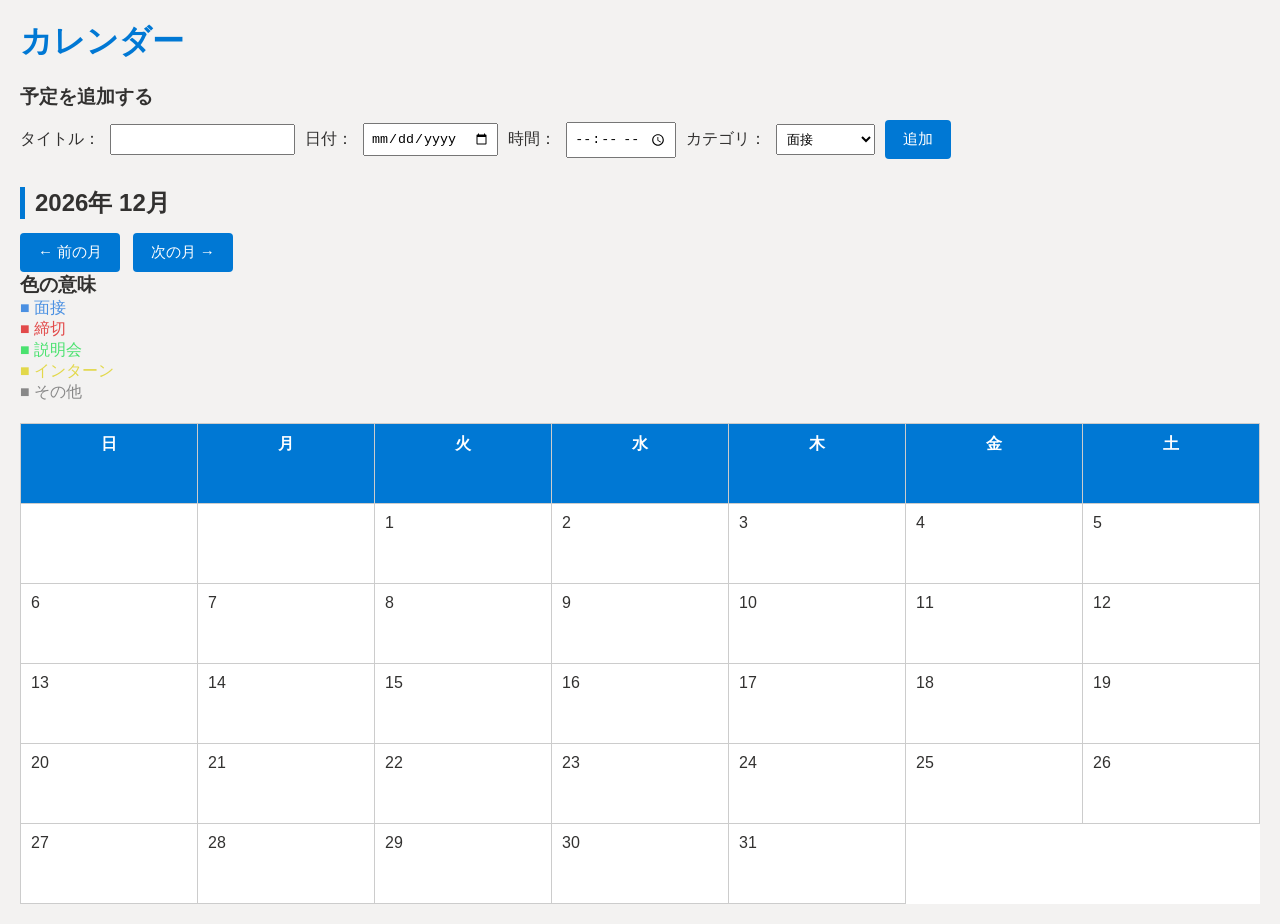
==== calendar.html @ b0dfa61d "Add files via upload" ====
<!DOCTYPE html>
<html lang="ja">
<head>
  <meta charset="UTF-8">
  <title>カレンダー</title>
  <link rel="stylesheet" href="./css/style.css">

    <!-- 戻るボタン（1回だけ） -->
  <script type="module">
    import { insertBackButton } from "./js/ui.js";
    insertBackButton();
  </script>
  
  <style>
    body {
      font-family: sans-serif;
      padding: 20px;
    }

    /* 横1列フォーム */
    #addScheduleBox {
      margin-bottom: 20px;
    }

    .schedule-row {
      display: flex;
      align-items: center;
      gap: 10px;
      flex-wrap: wrap;
      margin-top: 10px;
    }

    .schedule-row input,
    .schedule-row select {
      padding: 6px;
    }

    /* カレンダー */
    #calendar table {
      width: 100%;
      border-collapse: collapse;
      margin-top: 20px;
    }

    #calendar th, #calendar td {
      border: 1px solid #ccc;
      padding: 10px;
      height: 80px; /* ← グリッド固定 */
      vertical-align: top;
      position: relative;
    }

    /* イベント色 */
    .event {
      font-size: 12px;
      padding: 2px 4px;
      margin-top: 4px;
      border-radius: 4px;
      display: inline-block;
      color: #fff;
    }

    .interview { background: #2196f3; } /* 青 */
    .deadline { background: #f44336; }  /* 赤 */
    .briefing { background: #4caf50; }  /* 緑 */
    .memo { background: #ffeb3b; color: #000; } /* 黄 */
  </style>
</head>

<body>

  <h1>カレンダー</h1>

  <!-- 予定追加フォーム（横1列） -->
  <!-- 予定追加フォーム（横1列） -->
<div id="addScheduleBox">
  <h3>予定を追加する</h3>

  <div class="schedule-row">
    <label>タイトル：</label>
    <input type="text" id="titleInput">

    <label>日付：</label>
    <input type="date" id="dateInput">

    <label>時間：</label>
    <input type="time" id="timeInput">

    <label>カテゴリ：</label>
    <select id="categoryInput">
      <option value="面接">面接</option>
      <option value="締切">締切</option>
      <option value="説明会">説明会</option>
      <option value="インターン">インターン</option>
      <option value="その他">その他</option>
    </select>

    <button id="addBtn">追加</button>
  </div>
</div>

  <!-- カレンダー本体 -->
  <div id="calendar"></div>

  <script type="module" src="./js/calendar.js"></script>

</body>
</html>
---- css/style.css ----
body {
  font-family: sans-serif;
  padding: 20px;
}

.mail-item {
  border: 1px solid #ccc;
  padding: 12px;
  margin-bottom: 10px;
  border-radius: 6px;
}

#calendar td {
  border: 1px solid #ccc;
  padding: 4px;
  height: 80px; /* ← 高さ固定 */
  vertical-align: top;
  position: relative;
  overflow: hidden;
}

/* 日付数字は上に固定 */
.day-number {
  position: absolute;
  top: 4px;
  left: 4px;
  font-weight: bold;
}

/* イベントは数字の下に固定配置 */
.event {
  position: absolute;
  left: 4px;
  right: 4px;
  padding: 2px 4px;
  font-size: 12px;
  border-radius: 4px;
  color: #fff;
}

/* イベントの縦位置（数字の下から並べる） */
.event:nth-child(2) { top: 24px; }
.event:nth-child(3) { top: 44px; }
.event:nth-child(4) { top: 64px; }

/* ===== Outlook風デザイン ===== */

*{
    margin:0;
    padding:0;
    box-sizing:border-box;
}

body{
    font-family: "Segoe UI","Yu Gothic UI",sans-serif;
    background:#f3f2f1;
    color:#323130;
    padding:24px;
}

h1{
    color:#0078d4;
    font-size:32px;
    margin-bottom:20px;
}

h2{
    margin:28px 0 14px;
    color:#323130;
    border-left:5px solid #0078d4;
    padding-left:10px;
}

button{
    background:#0078d4;
    color:#fff;
    border:none;
    border-radius:4px;
    padding:10px 18px;
    margin-right:8px;
    cursor:pointer;
    transition:.2s;
    font-size:15px;
}

button:hover{
    background:#106ebe;
}

.folder-grid{
    display:grid;
    grid-template-columns:repeat(auto-fill,minmax(220px,1fr));
    gap:16px;
    margin-top:20px;
}

.folder-item{
    background:#fff;
    border:1px solid #d2d0ce;
    border-radius:8px;
    padding:20px;
    cursor:pointer;
    transition:.2s;
    position:relative;
    min-height:95px;
    box-shadow:0 2px 6px rgba(0,0,0,.08);
}

.folder-item:hover{
    border-color:#0078d4;
    transform:translateY(-3px);
}

.folder-count{
    position:absolute;
    top:10px;
    right:12px;
    color:#605e5c;
    font-size:13px;
}

#todayMailList div{
    background:#fff;
    border-left:5px solid #0078d4;
    border-radius:6px;
    padding:14px;
    margin:10px 0;
    box-shadow:0 2px 5px rgba(0,0,0,.08);
}

.notice-item{
    background:#fff;
    border-left:5px solid #0078d4;
    padding:12px 15px;
    margin:10px 0;
    border-radius:6px;
    box-shadow:0 2px 5px rgba(0,0,0,.08);
}

.notice-empty{
    color:#888;
}

.mail-item{
    background:#fff;
    border-left:5px solid #0078d4;
    border-radius:6px;
    padding:15px;
    margin-bottom:12px;
    box-shadow:0 2px 5px rgba(0,0,0,.08);
}

table{
    width:100%;
    border-collapse:collapse;
    background:#fff;
}

th{
    background:#0078d4;
    color:#fff;
    padding:10px;
}

td{
    border:1px solid #d2d0ce;
    height:100px;
    vertical-align:top;
    position:relative;
}

.day-number{
    position:absolute;
    top:6px;
    left:8px;
    font-weight:bold;
}

.event{
    background:#0078d4;
    color:#fff;
    padding:2px 6px;
    border-radius:4px;
    font-size:12px;
}

.event:nth-child(2){top:26px;}
.event:nth-child(3){top:48px;}
.event:nth-child(4){top:70px;}
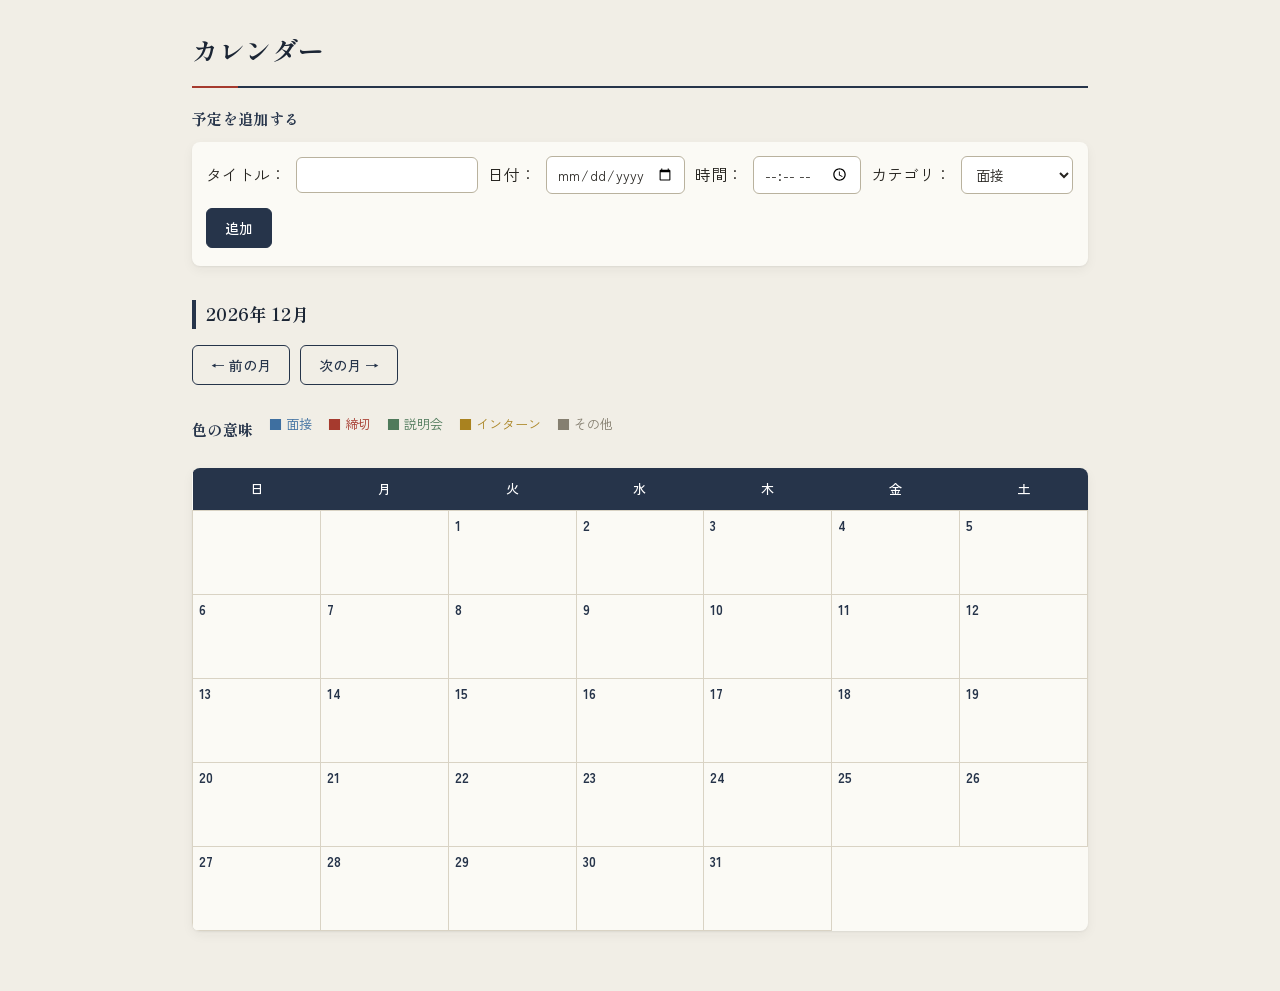
==== commit 774caca1: "Add files via upload" ====
--- a/calendar.html
+++ b/calendar.html
@@ -1,108 +1,53 @@
-<!DOCTYPE html>
-<html lang="ja">
-<head>
-  <meta charset="UTF-8">
-  <title>カレンダー</title>
-  <link rel="stylesheet" href="./css/style.css">
-
-    <!-- 戻るボタン（1回だけ） -->
-  <script type="module">
-    import { insertBackButton } from "./js/ui.js";
-    insertBackButton();
-  </script>
-  
-  <style>
-    body {
-      font-family: sans-serif;
-      padding: 20px;
-    }
-
-    /* 横1列フォーム */
-    #addScheduleBox {
-      margin-bottom: 20px;
-    }
-
-    .schedule-row {
-      display: flex;
-      align-items: center;
-      gap: 10px;
-      flex-wrap: wrap;
-      margin-top: 10px;
-    }
-
-    .schedule-row input,
-    .schedule-row select {
-      padding: 6px;
-    }
-
-    /* カレンダー */
-    #calendar table {
-      width: 100%;
-      border-collapse: collapse;
-      margin-top: 20px;
-    }
-
-    #calendar th, #calendar td {
-      border: 1px solid #ccc;
-      padding: 10px;
-      height: 80px; /* ← グリッド固定 */
-      vertical-align: top;
-      position: relative;
-    }
-
-    /* イベント色 */
-    .event {
-      font-size: 12px;
-      padding: 2px 4px;
-      margin-top: 4px;
-      border-radius: 4px;
-      display: inline-block;
-      color: #fff;
-    }
-
-    .interview { background: #2196f3; } /* 青 */
-    .deadline { background: #f44336; }  /* 赤 */
-    .briefing { background: #4caf50; }  /* 緑 */
-    .memo { background: #ffeb3b; color: #000; } /* 黄 */
-  </style>
-</head>
-
-<body>
-
-  <h1>カレンダー</h1>
-
-  <!-- 予定追加フォーム（横1列） -->
-  <!-- 予定追加フォーム（横1列） -->
-<div id="addScheduleBox">
-  <h3>予定を追加する</h3>
-
-  <div class="schedule-row">
-    <label>タイトル：</label>
-    <input type="text" id="titleInput">
-
-    <label>日付：</label>
-    <input type="date" id="dateInput">
-
-    <label>時間：</label>
-    <input type="time" id="timeInput">
-
-    <label>カテゴリ：</label>
-    <select id="categoryInput">
-      <option value="面接">面接</option>
-      <option value="締切">締切</option>
-      <option value="説明会">説明会</option>
-      <option value="インターン">インターン</option>
-      <option value="その他">その他</option>
-    </select>
-
-    <button id="addBtn">追加</button>
-  </div>
-</div>
-
-  <!-- カレンダー本体 -->
-  <div id="calendar"></div>
-
-  <script type="module" src="./js/calendar.js"></script>
-
-</body>
-</html>
+<!DOCTYPE html>
+<html lang="ja">
+<head>
+  <meta charset="UTF-8">
+  <meta name="viewport" content="width=device-width, initial-scale=1">
+  <title>カレンダー</title>
+  <link rel="stylesheet" href="./css/style.css">
+
+  <!-- 戻るボタン（1回だけ） -->
+  <script type="module">
+    import { insertBackButton } from "./js/ui.js";
+    insertBackButton();
+  </script>
+</head>
+
+<body>
+
+  <h1>カレンダー</h1>
+
+  <!-- 予定追加フォーム（横1列） -->
+  <div id="addScheduleBox">
+    <h3>予定を追加する</h3>
+
+    <div class="schedule-row">
+      <label>タイトル：</label>
+      <input type="text" id="titleInput">
+
+      <label>日付：</label>
+      <input type="date" id="dateInput">
+
+      <label>時間：</label>
+      <input type="time" id="timeInput">
+
+      <label>カテゴリ：</label>
+      <select id="categoryInput">
+        <option value="面接">面接</option>
+        <option value="締切">締切</option>
+        <option value="説明会">説明会</option>
+        <option value="インターン">インターン</option>
+        <option value="その他">その他</option>
+      </select>
+
+      <button id="addBtn">追加</button>
+    </div>
+  </div>
+
+  <!-- カレンダー本体 -->
+  <div id="calendar"></div>
+
+  <script type="module" src="./js/calendar.js"></script>
+
+</body>
+</html>
--- a/css/style.css
+++ b/css/style.css
@@ -1,189 +1,386 @@
-body {
-  font-family: sans-serif;
-  padding: 20px;
-}
-
-.mail-item {
-  border: 1px solid #ccc;
-  padding: 12px;
-  margin-bottom: 10px;
-  border-radius: 6px;
-}
-
-#calendar td {
-  border: 1px solid #ccc;
-  padding: 4px;
-  height: 80px; /* ← 高さ固定 */
-  vertical-align: top;
-  position: relative;
-  overflow: hidden;
-}
-
-/* 日付数字は上に固定 */
-.day-number {
-  position: absolute;
-  top: 4px;
-  left: 4px;
-  font-weight: bold;
-}
-
-/* イベントは数字の下に固定配置 */
-.event {
-  position: absolute;
-  left: 4px;
-  right: 4px;
-  padding: 2px 4px;
-  font-size: 12px;
-  border-radius: 4px;
-  color: #fff;
-}
-
-/* イベントの縦位置（数字の下から並べる） */
-.event:nth-child(2) { top: 24px; }
-.event:nth-child(3) { top: 44px; }
-.event:nth-child(4) { top: 64px; }
-
-/* ===== Outlook風デザイン ===== */
-
-*{
-    margin:0;
-    padding:0;
-    box-sizing:border-box;
-}
-
-body{
-    font-family: "Segoe UI","Yu Gothic UI",sans-serif;
-    background:#f3f2f1;
-    color:#323130;
-    padding:24px;
-}
-
-h1{
-    color:#0078d4;
-    font-size:32px;
-    margin-bottom:20px;
-}
-
-h2{
-    margin:28px 0 14px;
-    color:#323130;
-    border-left:5px solid #0078d4;
-    padding-left:10px;
-}
-
-button{
-    background:#0078d4;
-    color:#fff;
-    border:none;
-    border-radius:4px;
-    padding:10px 18px;
-    margin-right:8px;
-    cursor:pointer;
-    transition:.2s;
-    font-size:15px;
-}
-
-button:hover{
-    background:#106ebe;
-}
-
-.folder-grid{
-    display:grid;
-    grid-template-columns:repeat(auto-fill,minmax(220px,1fr));
-    gap:16px;
-    margin-top:20px;
-}
-
-.folder-item{
-    background:#fff;
-    border:1px solid #d2d0ce;
-    border-radius:8px;
-    padding:20px;
-    cursor:pointer;
-    transition:.2s;
-    position:relative;
-    min-height:95px;
-    box-shadow:0 2px 6px rgba(0,0,0,.08);
-}
-
-.folder-item:hover{
-    border-color:#0078d4;
-    transform:translateY(-3px);
-}
-
-.folder-count{
-    position:absolute;
-    top:10px;
-    right:12px;
-    color:#605e5c;
-    font-size:13px;
-}
-
-#todayMailList div{
-    background:#fff;
-    border-left:5px solid #0078d4;
-    border-radius:6px;
-    padding:14px;
-    margin:10px 0;
-    box-shadow:0 2px 5px rgba(0,0,0,.08);
-}
-
-.notice-item{
-    background:#fff;
-    border-left:5px solid #0078d4;
-    padding:12px 15px;
-    margin:10px 0;
-    border-radius:6px;
-    box-shadow:0 2px 5px rgba(0,0,0,.08);
-}
-
-.notice-empty{
-    color:#888;
-}
-
-.mail-item{
-    background:#fff;
-    border-left:5px solid #0078d4;
-    border-radius:6px;
-    padding:15px;
-    margin-bottom:12px;
-    box-shadow:0 2px 5px rgba(0,0,0,.08);
-}
-
-table{
-    width:100%;
-    border-collapse:collapse;
-    background:#fff;
-}
-
-th{
-    background:#0078d4;
-    color:#fff;
-    padding:10px;
-}
-
-td{
-    border:1px solid #d2d0ce;
-    height:100px;
-    vertical-align:top;
-    position:relative;
-}
-
-.day-number{
-    position:absolute;
-    top:6px;
-    left:8px;
-    font-weight:bold;
-}
-
-.event{
-    background:#0078d4;
-    color:#fff;
-    padding:2px 6px;
-    border-radius:4px;
-    font-size:12px;
-}
-
-.event:nth-child(2){top:26px;}
-.event:nth-child(3){top:48px;}
-.event:nth-child(4){top:70px;}+/* ============================================================
+   就活メール管理アプリ — 共通スタイル
+   コンセプト：書類の「仕分けケース」× スーツのネイビー × 朱色の押印
+   ============================================================ */
+
+@import url('https://fonts.googleapis.com/css2?family=Shippori+Mincho:wght@500;700&family=Zen+Kaku+Gothic+New:wght@400;500;700&display=swap');
+
+:root {
+  --paper: #F1EEE6;
+  --card: #FBFAF5;
+  --ink: #262420;
+  --ink-soft: #6B6759;
+  --navy: #26344A;
+  --navy-deep: #1B2534;
+  --seal: #A63A2E;
+  --seal-soft: #F3E3DF;
+  --slot-blue: #3E6FA0;
+  --slot-blue-soft: #E4EDF5;
+  --slot-green: #4F7A5B;
+  --slot-green-soft: #E7EFE7;
+  --slot-mustard: #A9821F;
+  --slot-mustard-soft: #F3ECDA;
+  --slot-grey: #857F70;
+  --slot-grey-soft: #EBE8DF;
+  --line: #D9D3C4;
+  --line-strong: #B9B29E;
+  --radius: 8px;
+  --shadow: 0 1px 2px rgba(38, 36, 32, 0.06), 0 4px 12px rgba(38, 36, 32, 0.05);
+}
+
+* { box-sizing: border-box; }
+
+body {
+  font-family: "Zen Kaku Gothic New", "Hiragino Sans", "Yu Gothic", sans-serif;
+  background: var(--paper);
+  color: var(--ink);
+  padding: 28px 32px 60px;
+  max-width: 960px;
+  margin: 0 auto;
+  line-height: 1.7;
+}
+
+h1, h2, h3 {
+  font-family: "Shippori Mincho", serif;
+  color: var(--navy-deep);
+  font-weight: 700;
+  letter-spacing: 0.02em;
+}
+
+h1 {
+  font-size: 26px;
+  margin: 0 0 6px;
+  padding-bottom: 14px;
+  border-bottom: 2px solid var(--navy);
+  position: relative;
+}
+
+h1::after {
+  content: "";
+  position: absolute;
+  left: 0; bottom: -2px;
+  width: 46px; height: 2px;
+  background: var(--seal);
+}
+
+h2 {
+  font-size: 17px;
+  margin: 34px 0 12px;
+  padding-left: 10px;
+  border-left: 4px solid var(--navy);
+}
+
+h3 {
+  font-size: 15px;
+  margin: 18px 0 8px;
+  color: var(--navy);
+}
+
+a { color: var(--slot-blue); }
+
+/* ------------------------------------------------------------
+   ボタン
+   ------------------------------------------------------------ */
+button, input[type="submit"] {
+  font-family: inherit;
+  font-size: 14px;
+  font-weight: 500;
+  padding: 9px 18px;
+  margin: 4px 6px 4px 0;
+  border: 1px solid var(--navy);
+  border-radius: 6px;
+  background: var(--navy);
+  color: #fff;
+  cursor: pointer;
+  transition: background 0.15s ease, transform 0.05s ease;
+}
+
+button:hover { background: var(--navy-deep); }
+button:active { transform: translateY(1px); }
+
+button#logoutBtn,
+button#backButton,
+button#prevMonth,
+button#nextMonth {
+  background: transparent;
+  color: var(--navy);
+}
+button#logoutBtn:hover,
+button#backButton:hover,
+button#prevMonth:hover,
+button#nextMonth:hover {
+  background: var(--navy);
+  color: #fff;
+}
+
+input[type="text"], input[type="date"], input[type="time"], select {
+  font-family: inherit;
+  font-size: 14px;
+  padding: 7px 10px;
+  border: 1px solid var(--line-strong);
+  border-radius: 6px;
+  background: #fff;
+  color: var(--ink);
+}
+
+/* ------------------------------------------------------------
+   フォルダー一覧（仕分けケース風タブカード）
+   ------------------------------------------------------------ */
+.folder-grid {
+  display: grid;
+  grid-template-columns: repeat(auto-fill, minmax(150px, 1fr));
+  gap: 14px;
+  margin-top: 18px;
+}
+
+.folder-item {
+  position: relative;
+  padding: 20px 14px 16px;
+  background: var(--card);
+  border: 1px solid var(--line);
+  border-top: none;
+  border-radius: 0 0 var(--radius) var(--radius);
+  box-shadow: var(--shadow);
+  cursor: pointer;
+  text-align: center;
+  font-size: 14px;
+  font-weight: 500;
+  transition: transform 0.12s ease, box-shadow 0.12s ease;
+}
+
+/* 仕分けタブ（フォルダーの見出し部分） */
+.folder-item::before {
+  content: "";
+  position: absolute;
+  top: -8px;
+  left: 12px;
+  width: 34px;
+  height: 8px;
+  background: var(--slot-grey);
+  border-radius: 3px 3px 0 0;
+}
+
+.folder-item:hover {
+  transform: translateY(-3px);
+  box-shadow: 0 6px 16px rgba(38, 36, 32, 0.12);
+}
+
+.folder-item[data-type="interview"]::before { background: var(--slot-blue); }
+.folder-item[data-type="deadline"]::before  { background: var(--seal); }
+.folder-item[data-type="briefing"]::before  { background: var(--slot-green); }
+.folder-item[data-type="other"]::before     { background: var(--slot-grey); }
+.folder-item[data-type="calendar"]::before  { background: var(--navy); }
+
+.folder-count {
+  position: absolute;
+  top: 6px;
+  right: 8px;
+  font-size: 11px;
+  color: var(--ink-soft);
+  font-weight: 400;
+}
+
+.folder-count .unread-stamp {
+  display: inline-block;
+  min-width: 16px;
+  padding: 1px 5px;
+  margin-left: 4px;
+  border-radius: 999px;
+  background: var(--seal);
+  color: #fff;
+  font-size: 10px;
+  font-weight: 700;
+}
+
+/* ------------------------------------------------------------
+   今日のメール／お知らせ／メール一覧の共通カード
+   ------------------------------------------------------------ */
+.mail-item,
+#todayMailList div,
+#mailList .mail-item {
+  border: 1px solid var(--line);
+  background: var(--card);
+  padding: 12px 14px;
+  margin-bottom: 8px;
+  border-radius: var(--radius);
+  box-shadow: var(--shadow);
+  cursor: pointer;
+  transition: transform 0.1s ease;
+}
+.mail-item:hover, #todayMailList div:hover { transform: translateX(2px); }
+
+#upcomingNotice .notice-item {
+  border-left: 4px solid var(--slot-blue);
+  background: var(--slot-blue-soft);
+  padding: 9px 14px;
+  margin: 7px 0;
+  border-radius: 6px;
+  font-size: 14px;
+}
+#upcomingNotice .notice-empty {
+  color: var(--ink-soft);
+  font-size: 14px;
+  padding: 6px 0;
+}
+
+/* ------------------------------------------------------------
+   同期ステータス
+   ------------------------------------------------------------ */
+.sync-status {
+  margin: 10px 0 6px;
+  font-size: 13px;
+  color: var(--ink-soft);
+  display: flex;
+  align-items: center;
+  gap: 12px;
+  flex-wrap: wrap;
+}
+
+.sync-toggle {
+  display: inline-flex;
+  align-items: center;
+  gap: 6px;
+  cursor: pointer;
+  user-select: none;
+}
+
+/* ------------------------------------------------------------
+   テーブル（フォルダー内メール一覧）
+   ------------------------------------------------------------ */
+table {
+  width: 100%;
+  border-collapse: collapse;
+  margin-top: 18px;
+  background: var(--card);
+  box-shadow: var(--shadow);
+  border-radius: var(--radius);
+  overflow: hidden;
+}
+
+th, td {
+  border-bottom: 1px solid var(--line);
+  padding: 10px 12px;
+  text-align: left;
+  font-size: 14px;
+}
+
+th {
+  background: var(--navy);
+  color: #fff;
+  font-weight: 500;
+  font-size: 13px;
+}
+
+tbody tr td { cursor: pointer; }
+tbody tr:hover td { background: var(--slot-blue-soft); }
+tbody tr:last-child td { border-bottom: none; }
+
+/* ------------------------------------------------------------
+   バッジ（メール詳細ページ）
+   ------------------------------------------------------------ */
+.badge {
+  display: inline-block;
+  padding: 3px 10px;
+  border-radius: 999px;
+  font-size: 12px;
+  font-weight: 500;
+  margin-left: 8px;
+}
+.calendar-badge { background: var(--slot-blue-soft); color: var(--slot-blue); }
+.deadline-badge { background: var(--seal-soft); color: var(--seal); }
+.format-badge   { background: var(--slot-green-soft); color: var(--slot-green); }
+.candidates { font-size: 13px; color: var(--ink-soft); margin-top: 6px; }
+
+/* ------------------------------------------------------------
+   カレンダー
+   ------------------------------------------------------------ */
+#calendar table { table-layout: fixed; }
+
+#calendar th {
+  text-align: center;
+}
+
+#calendar td {
+  border: 1px solid var(--line);
+  padding: 6px;
+  height: 84px;
+  vertical-align: top;
+  position: relative;
+  overflow: hidden;
+  background: var(--card);
+  cursor: pointer;
+}
+#calendar td:hover { background: var(--slot-blue-soft); }
+
+#legend {
+  display: flex;
+  gap: 16px;
+  flex-wrap: wrap;
+  font-size: 13px;
+  color: var(--ink-soft);
+  margin: 10px 0 4px;
+}
+#legend div { display: flex; align-items: center; gap: 5px; }
+
+.day-number {
+  position: absolute;
+  top: 4px;
+  left: 6px;
+  font-weight: 700;
+  font-size: 13px;
+  color: var(--navy);
+}
+
+.event {
+  display: block;
+  margin: 22px 3px 2px;
+  padding: 2px 5px;
+  font-size: 11px;
+  border-radius: 4px;
+  color: #fff;
+  overflow: hidden;
+  text-overflow: ellipsis;
+  white-space: nowrap;
+}
+
+.event:first-of-type { margin-top: 22px; }
+
+.delBtn {
+  background: none;
+  border: none;
+  color: #fff;
+  opacity: 0.75;
+  padding: 0 0 0 4px;
+  margin: 0;
+  font-size: 11px;
+  cursor: pointer;
+}
+.delBtn:hover { opacity: 1; background: none; }
+
+.schedule-row {
+  display: flex;
+  align-items: center;
+  gap: 10px;
+  flex-wrap: wrap;
+  margin-top: 10px;
+  background: var(--card);
+  padding: 14px;
+  border-radius: var(--radius);
+  box-shadow: var(--shadow);
+}
+
+/* ------------------------------------------------------------
+   スマホ向け調整
+   ------------------------------------------------------------ */
+@media (max-width: 600px) {
+  body {
+    padding: 16px 14px 40px;
+  }
+  h1 { font-size: 21px; }
+  .folder-grid {
+    grid-template-columns: repeat(2, 1fr);
+    gap: 10px;
+  }
+  table, th, td { font-size: 13px; }
+  th, td { padding: 8px 6px; }
+}
